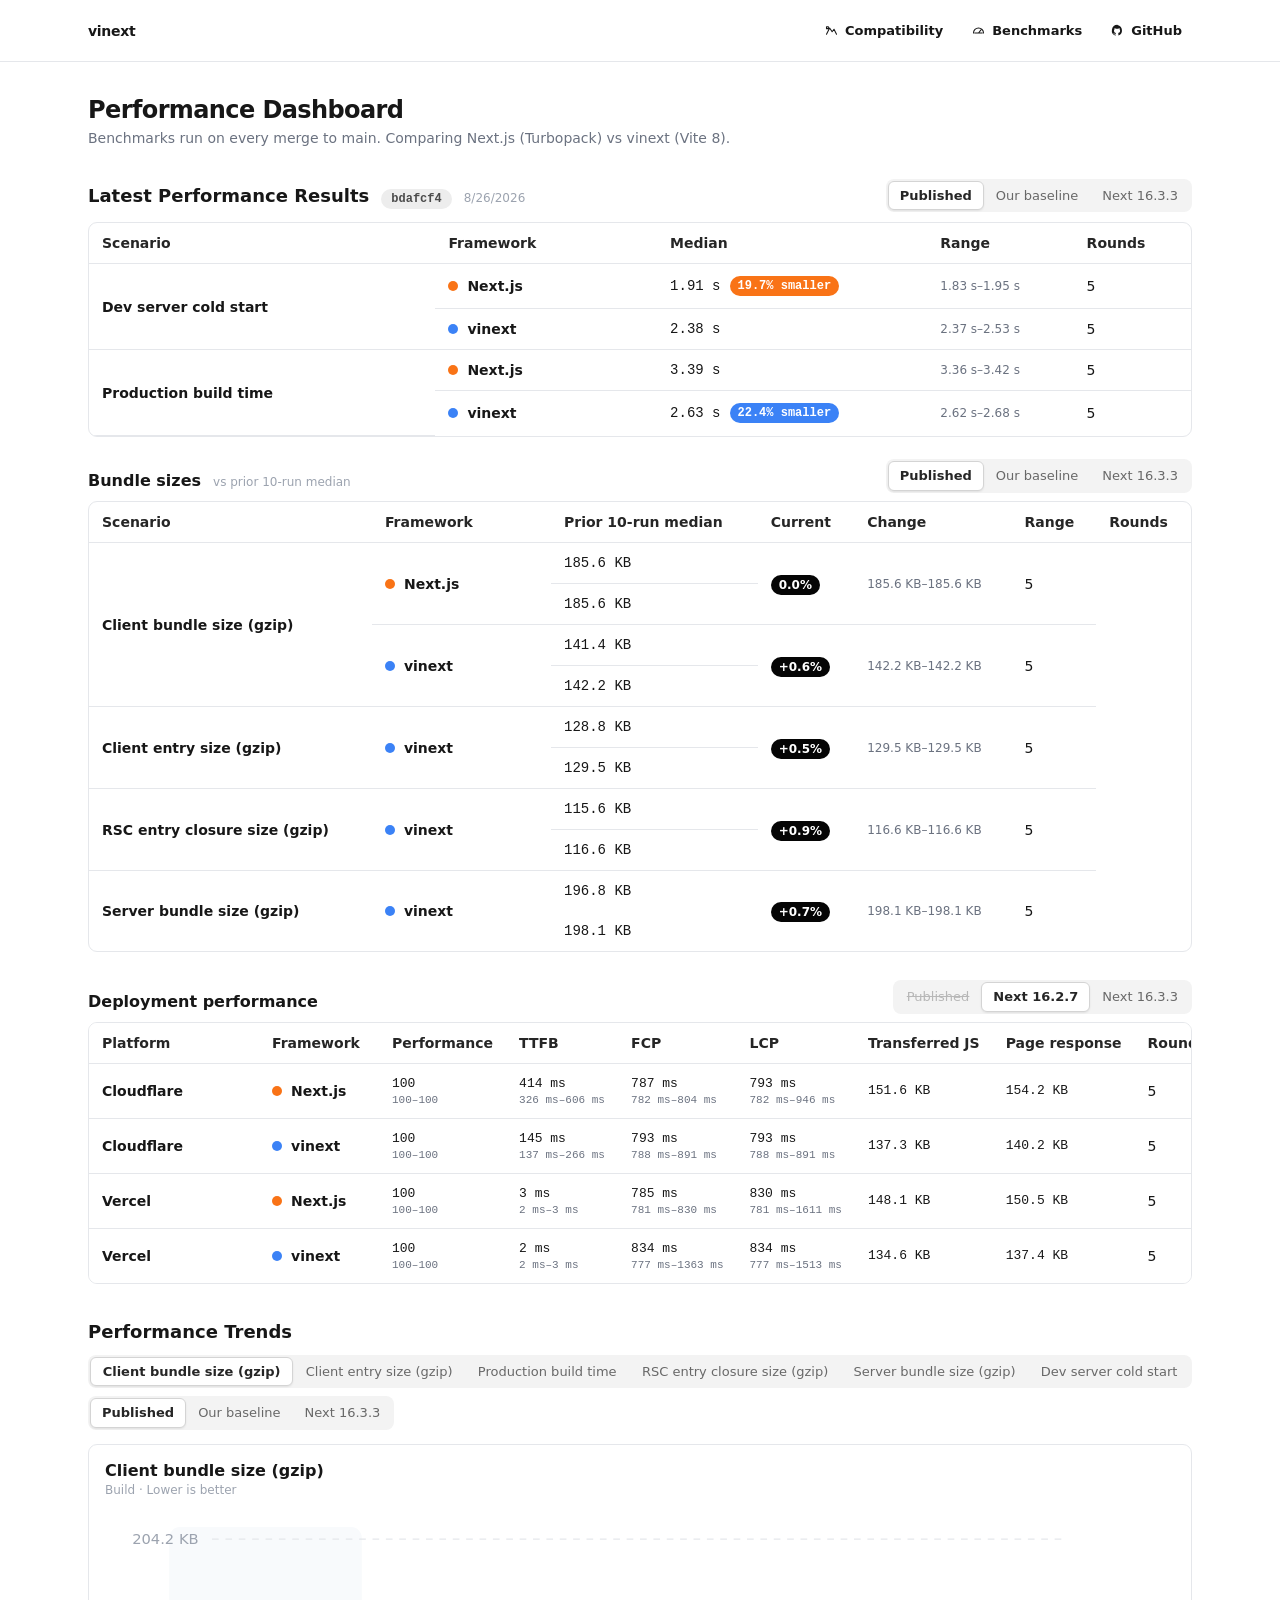
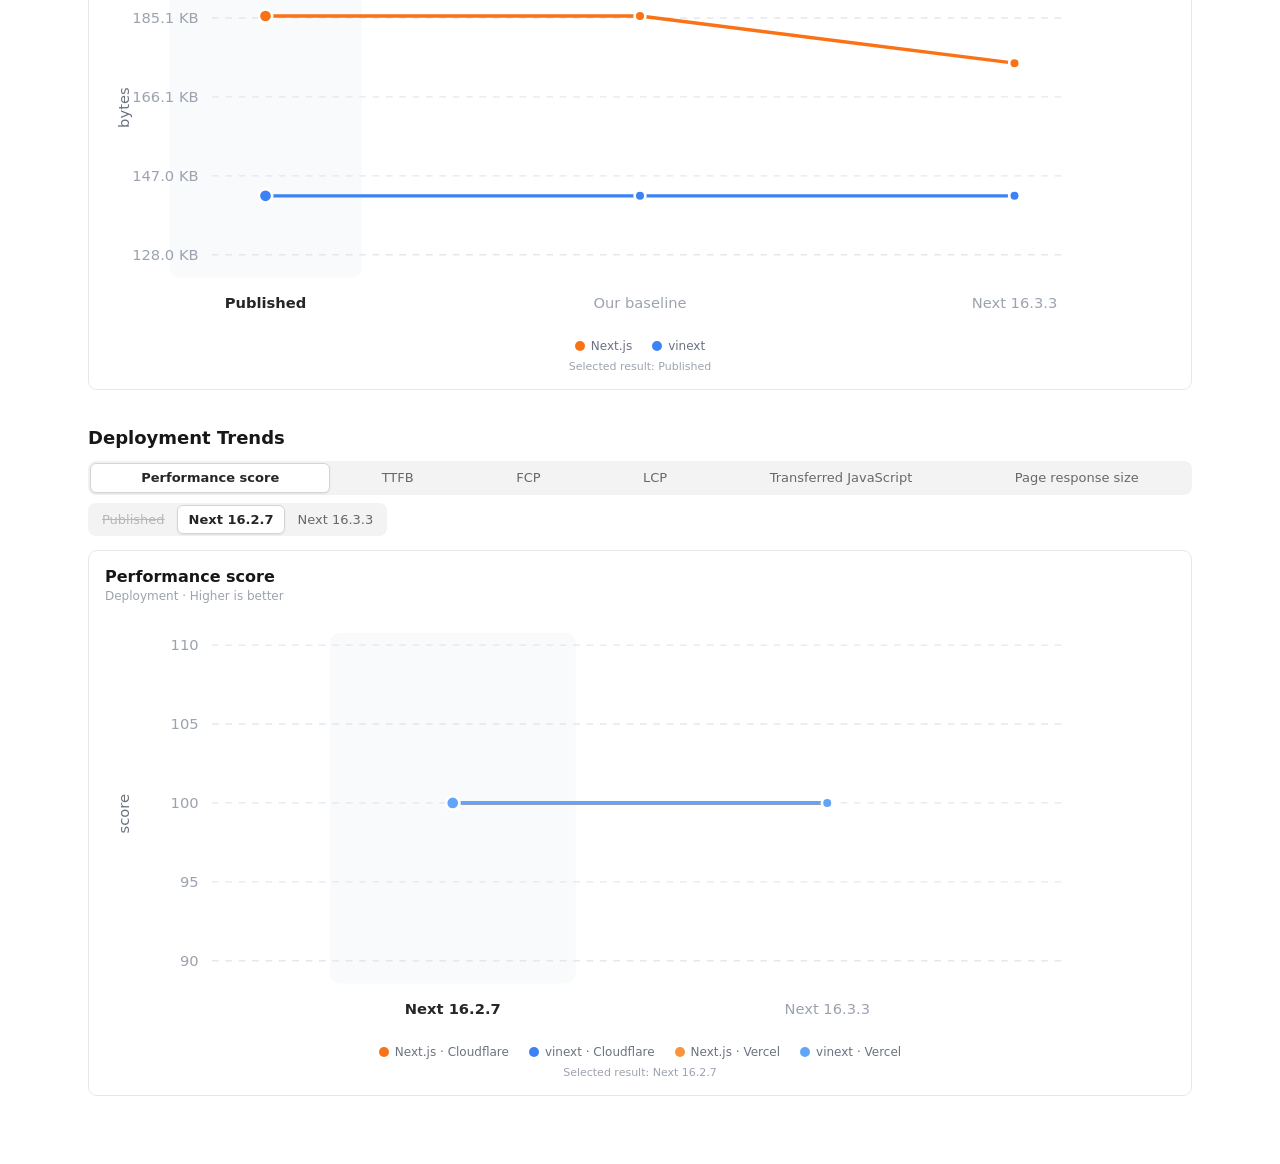
==== dashboard/index.html @ d999ed9b "Add benchmark comparison dashboard" ====
<!doctype html>
<html lang="en">
  <head>
    <meta charset="UTF-8" />
    <meta name="viewport" content="width=device-width, initial-scale=1" />
    <meta
      name="description"
      content="Published and reproduced vinext benchmark results with Next.js 16.2.7 and 16.3.3."
    />
    <title>Performance benchmarks - vinext</title>
    <link rel="stylesheet" href="styles.css" />
    <script src="app.js" defer></script>
  </head>
  <body>
    <header class="site-header">
      <div class="header-inner">
        <a class="brand" href="https://vinext.dev/">vinext</a>
        <nav aria-label="Primary navigation">
          <a href="https://vinext.dev/compatibility">
            <svg aria-hidden="true" viewBox="0 0 24 24"><path d="M4 18 9 8l4 6 3-4 4 8M4 6h3v3H4z" /></svg>
            Compatibility
          </a>
          <a href="https://vinext.dev/benchmarks" aria-current="page">
            <svg aria-hidden="true" viewBox="0 0 24 24"><path d="M4 16a8 8 0 0 1 16 0M12 16l4-5M6 16h12" /></svg>
            Benchmarks
          </a>
          <a href="https://github.com/cloudflare/vinext">
            <svg aria-hidden="true" viewBox="0 0 24 24"><path d="M12 3a9 9 0 0 0-3 17.5v-2.2c-2 .4-2.5-.9-2.5-.9-.3-.9-.9-1.1-.9-1.1-.7-.5.1-.5.1-.5.8.1 1.2.8 1.2.8.7 1.2 1.8.9 2.2.7.1-.5.3-.9.6-1.1-1.6-.2-3.3-.8-3.3-3.6 0-.8.3-1.5.8-2-.1-.2-.4-1 .1-2 0 0 .7-.2 2.1.8a7.3 7.3 0 0 1 3.8-.1c1.4-1 2.1-.8 2.1-.8.5 1 .2 1.8.1 2 .5.5.8 1.2.8 2 0 2.8-1.7 3.4-3.3 3.6.3.2.5.7.5 1.3v2.8A9 9 0 0 0 12 3Z" /></svg>
            GitHub
          </a>
        </nav>
      </div>
    </header>

    <main>
      <div class="intro">
        <h1>Performance Dashboard</h1>
        <p>Benchmarks run on every merge to main. Comparing Next.js (Turbopack) vs vinext (Vite 8).</p>
      </div>

      <section aria-labelledby="results-heading">
        <div class="section-line">
          <div class="result-title">
            <h2 id="results-heading">Latest Performance Results</h2>
            <a class="commit" href="https://github.com/cloudflare/vinext/commit/bdafcf41a77a68e5647be3f0fcf6ee4fed08ac78">bdafcf4</a>
            <span class="date">8/26/2026</span>
          </div>
          <div class="tabs compact" data-tabs="timing" role="tablist" aria-label="Timing result set">
            <button type="button" role="tab" data-value="published" aria-selected="true">Published</button>
            <button type="button" role="tab" data-value="baseline" aria-selected="false">Our baseline</button>
            <button type="button" role="tab" data-value="updated" aria-selected="false">Next 16.3.3</button>
          </div>
        </div>
        <div id="timing-table"></div>

        <div class="section-line subheading">
          <div class="result-title">
            <h3>Bundle sizes</h3>
            <span class="table-note" id="bundle-note">vs prior 10-run median</span>
          </div>
          <div class="tabs compact" data-tabs="bundle" role="tablist" aria-label="Bundle result set">
            <button type="button" role="tab" data-value="published" aria-selected="true">Published</button>
            <button type="button" role="tab" data-value="baseline" aria-selected="false">Our baseline</button>
            <button type="button" role="tab" data-value="updated" aria-selected="false">Next 16.3.3</button>
          </div>
        </div>
        <div id="bundle-table"></div>

        <div class="section-line subheading deployment-heading">
          <div class="result-title">
            <h3>Deployment performance</h3>
          </div>
          <div class="tabs compact" data-tabs="deployment" role="tablist" aria-label="Deployment result set">
            <button type="button" role="tab" data-value="published" aria-selected="false" disabled>Published</button>
            <button type="button" role="tab" data-value="baseline" aria-selected="true">Next 16.2.7</button>
            <button type="button" role="tab" data-value="updated" aria-selected="false">Next 16.3.3</button>
          </div>
        </div>
        <div id="deployment-table"></div>
      </section>

      <section class="trends" aria-labelledby="trends-heading">
        <h2 id="trends-heading">Performance Trends</h2>
        <div class="tabs metrics" data-tabs="metrics" role="tablist" aria-label="Benchmark metric"></div>
        <div class="tabs datasets" data-tabs="chart-dataset" role="tablist" aria-label="Focused result set">
          <button type="button" role="tab" data-value="published" aria-selected="true">Published</button>
          <button type="button" role="tab" data-value="baseline" aria-selected="false">Our baseline</button>
          <button type="button" role="tab" data-value="updated" aria-selected="false">Next 16.3.3</button>
        </div>
        <div id="chart"></div>
      </section>

      <section class="trends" aria-labelledby="deployment-trends-heading">
        <h2 id="deployment-trends-heading">Deployment Trends</h2>
        <div class="tabs metrics" data-tabs="deployment-metrics" role="tablist" aria-label="Deployment metric"></div>
        <div class="tabs datasets" data-tabs="deployment-chart-dataset" role="tablist" aria-label="Focused deployment result set">
          <button type="button" role="tab" data-value="published" aria-selected="false" disabled>Published</button>
          <button type="button" role="tab" data-value="baseline" aria-selected="true">Next 16.2.7</button>
          <button type="button" role="tab" data-value="updated" aria-selected="false">Next 16.3.3</button>
        </div>
        <div id="deployment-chart"></div>
      </section>
    </main>
  </body>
</html>
---- dashboard/styles.css ----
:root {
  --hairline: #e5e7eb;
  --muted: #6b7280;
  --faint: #9ca3af;
  --panel: #fff;
  --tab-bg: #f3f3f3;
  --next: #f97316;
  --vinext: #3b82f6;
}

* { box-sizing: border-box; }

html, body { margin: 0; min-height: 100%; }

body {
  background: #fff;
  color: #171717;
  font-family: ui-sans-serif, system-ui, -apple-system, BlinkMacSystemFont, "Segoe UI", sans-serif;
  font-size: 14px;
}

a { color: inherit; text-decoration: none; }
button { font: inherit; }

.site-header { border-bottom: 1px solid var(--hairline); }

.header-inner {
  width: min(100%, 1152px);
  margin: 0 auto;
  padding: 16px 24px;
  display: flex;
  align-items: center;
  justify-content: space-between;
}

.brand { font-weight: 650; letter-spacing: -.02em; }

nav { display: flex; align-items: center; gap: 8px; }
nav a {
  display: flex;
  align-items: center;
  gap: 6px;
  padding: 7px 10px;
  border-radius: 6px;
  font-size: 13px;
  font-weight: 550;
}
nav a:hover { background: #f5f5f5; }
nav svg { width: 15px; height: 15px; fill: none; stroke: currentColor; stroke-width: 1.7; stroke-linecap: round; stroke-linejoin: round; }
nav a:last-child svg { fill: currentColor; stroke: none; }

main { width: min(100%, 1152px); margin: 0 auto; padding: 32px 24px 64px; }
.intro { margin-bottom: 32px; }
h1, h2, h3, p { margin: 0; }
h1 { font-size: 24px; line-height: 1.35; letter-spacing: -.025em; }
.intro p { margin-top: 4px; color: var(--muted); font-size: 14px; }
h2 { font-size: 18px; line-height: 1.5; }
h3 { font-size: 16px; line-height: 1.5; font-weight: 550; }

.section-line {
  min-height: 34px;
  margin-bottom: 10px;
  display: flex;
  align-items: center;
  justify-content: space-between;
  gap: 18px;
}
.section-line.subheading { margin-top: 22px; margin-bottom: 8px; align-items: flex-end; }
.section-line.deployment-heading { margin-top: 28px; }
.result-title { display: flex; align-items: baseline; gap: 12px; min-width: max-content; }
.commit { padding: 3px 10px; border-radius: 999px; background: #ededed; color: #4b4b4b; font-size: 12px; font-weight: 650; font-family: ui-monospace, SFMono-Regular, Menlo, monospace; }
.date, .table-note { color: var(--faint); font-size: 12px; }

.tabs {
  display: flex;
  padding: 2px;
  overflow-x: auto;
  border-radius: 8px;
  background: var(--tab-bg);
  scrollbar-width: none;
}
.tabs::-webkit-scrollbar { display: none; }
.tabs button {
  flex: 0 0 auto;
  padding: 6px 11px;
  border: 1px solid transparent;
  border-radius: 6px;
  background: transparent;
  color: #686868;
  cursor: pointer;
  font-size: 13px;
  line-height: 1.2;
  white-space: nowrap;
}
.tabs button:hover:not(:disabled) { color: #222; }
.tabs button[aria-selected="true"] {
  border-color: #d4d4d4;
  background: #fff;
  color: #262626;
  box-shadow: 0 1px 2px rgb(0 0 0 / 8%);
  font-weight: 550;
}
.tabs button:focus-visible { outline: 2px solid #2563eb; outline-offset: 1px; }
.tabs button:disabled { color: #b7b7b7; cursor: not-allowed; text-decoration: line-through; }

.table-shell { overflow-x: auto; border: 1px solid var(--hairline); border-radius: 9px; background: var(--panel); }
table { width: 100%; border-collapse: collapse; table-layout: auto; }
th, td { padding: 12px 13px; border-bottom: 1px solid var(--hairline); text-align: left; white-space: nowrap; }
th { color: #262626; font-weight: 600; }
tbody tr:last-child td { border-bottom: 0; }
td.scenario { min-width: 250px; white-space: normal; font-weight: 550; vertical-align: middle; }
td.framework { min-width: 160px; }
.framework-label { display: flex; align-items: center; gap: 9px; font-weight: 550; }
.dot { width: 10px; height: 10px; border-radius: 50%; flex: 0 0 auto; }
.dot.next { background: var(--next); }
.dot.vinext { background: var(--vinext); }
.value { display: flex; align-items: center; gap: 9px; font-family: ui-monospace, SFMono-Regular, Menlo, monospace; }
.muted { color: var(--muted); font-size: 12px; }
.badge { padding: 3px 8px; border-radius: 999px; color: white; font-family: inherit; font-size: 12px; font-weight: 650; }
.badge.next { background: var(--next); }
.badge.vinext { background: var(--vinext); }
.badge.neutral { background: #050505; }
.metric-cell { min-width: 112px; font-family: ui-monospace, SFMono-Regular, Menlo, monospace; font-size: 13px; }
.metric-cell small { display: block; margin-top: 3px; color: var(--muted); font-family: inherit; font-size: 11px; }
.deployment-table td.scenario { min-width: 170px; }
.deployment-table td.framework { min-width: 120px; }

.trends { margin-top: 34px; }
.trends h2 { margin-bottom: 10px; }
.tabs.metrics { width: 100%; }
.tabs.metrics button { flex: 1 0 auto; }
.tabs.datasets { width: max-content; max-width: 100%; margin-top: 8px; }
.chart-card { margin-top: 14px; padding: 16px; border: 1px solid var(--hairline); border-radius: 9px; background: #fff; }
.chart-title { margin-bottom: 3px; font-size: 16px; font-weight: 550; }
.chart-subtitle { color: var(--faint); font-size: 12px; }
.chart-wrap { position: relative; margin-top: 10px; }
.chart-wrap svg { display: block; width: 100%; height: auto; }
.chart-legend { margin-top: 4px; display: flex; flex-wrap: wrap; justify-content: center; gap: 8px 20px; color: var(--muted); font-size: 12px; }
.legend-item { display: flex; align-items: center; gap: 6px; }
.chart-focus { margin-top: 7px; color: var(--faint); text-align: center; font-size: 11px; }

@media (max-width: 760px) {
  .header-inner { padding-inline: 16px; }
  nav a { padding: 7px; }
  nav a { font-size: 0; gap: 0; }
  nav svg { width: 18px; height: 18px; }
  main { padding: 26px 16px 48px; }
  .section-line { align-items: flex-start; flex-direction: column; gap: 8px; }
  .section-line .tabs { width: 100%; }
  .section-line .tabs button { flex: 1; }
  .result-title { min-width: 0; flex-wrap: wrap; gap: 8px; }
  td.scenario { min-width: 190px; }
}
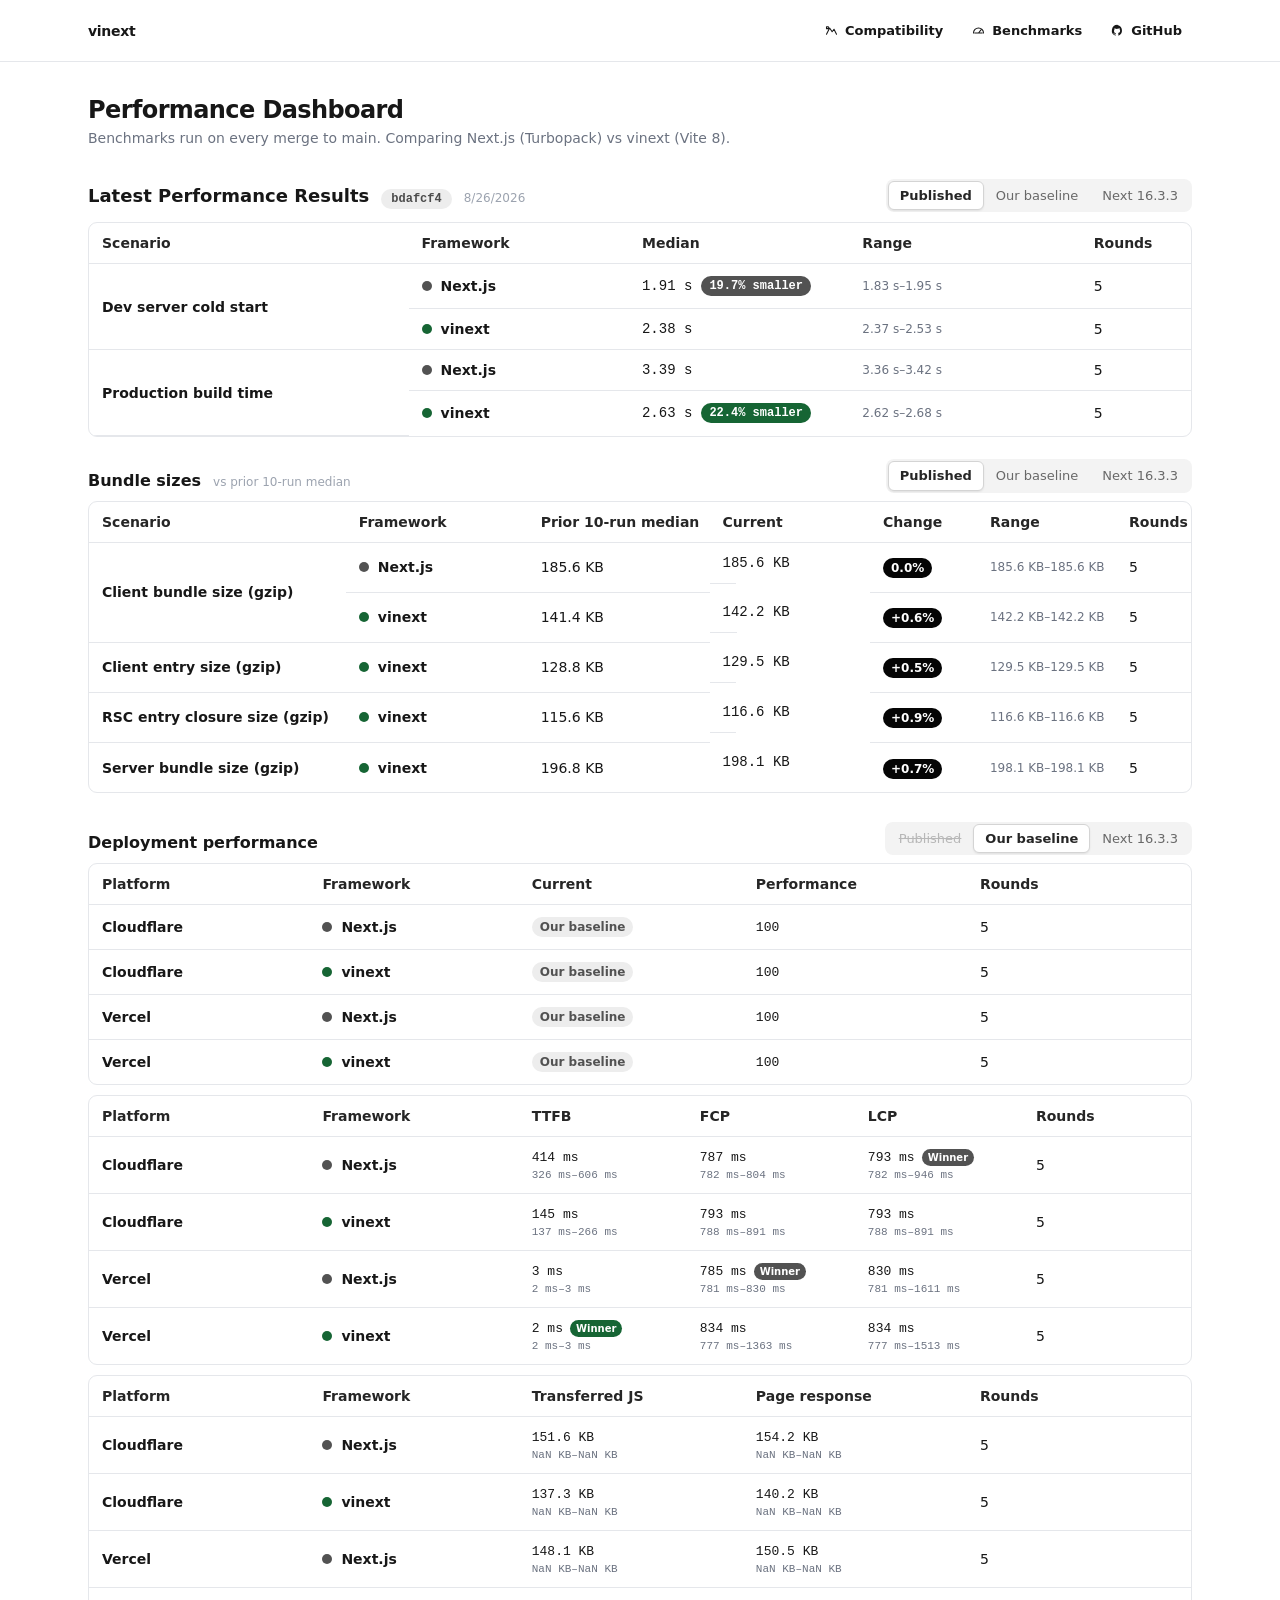
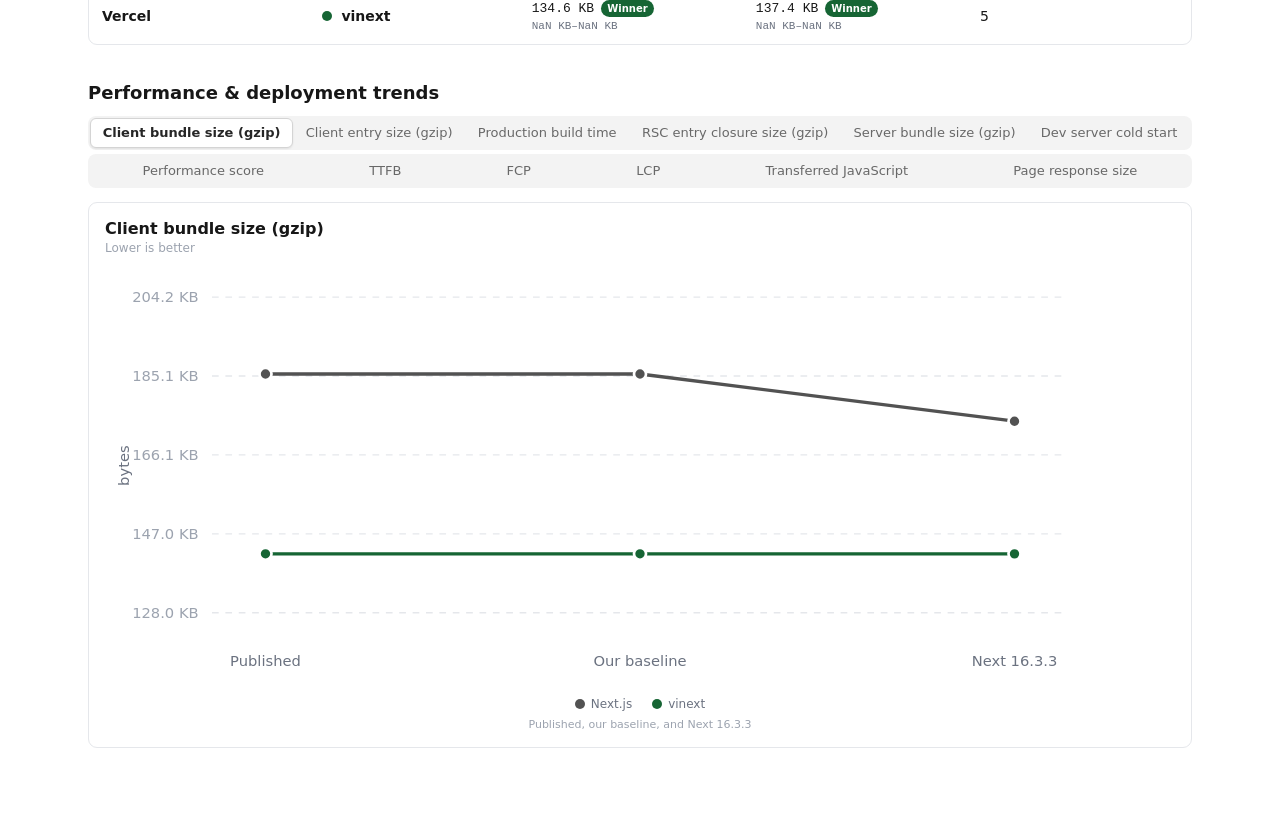
==== commit 153f70d5: "Refine benchmark comparison dashboard" ====
--- a/dashboard/index.html
+++ b/dashboard/index.html
@@ -72,7 +72,7 @@
           </div>
           <div class="tabs compact" data-tabs="deployment" role="tablist" aria-label="Deployment result set">
             <button type="button" role="tab" data-value="published" aria-selected="false" disabled>Published</button>
-            <button type="button" role="tab" data-value="baseline" aria-selected="true">Next 16.2.7</button>
+            <button type="button" role="tab" data-value="baseline" aria-selected="true">Our baseline</button>
             <button type="button" role="tab" data-value="updated" aria-selected="false">Next 16.3.3</button>
           </div>
         </div>
@@ -80,25 +80,10 @@
       </section>
 
       <section class="trends" aria-labelledby="trends-heading">
-        <h2 id="trends-heading">Performance Trends</h2>
-        <div class="tabs metrics" data-tabs="metrics" role="tablist" aria-label="Benchmark metric"></div>
-        <div class="tabs datasets" data-tabs="chart-dataset" role="tablist" aria-label="Focused result set">
-          <button type="button" role="tab" data-value="published" aria-selected="true">Published</button>
-          <button type="button" role="tab" data-value="baseline" aria-selected="false">Our baseline</button>
-          <button type="button" role="tab" data-value="updated" aria-selected="false">Next 16.3.3</button>
-        </div>
+        <h2 id="trends-heading">Performance &amp; deployment trends</h2>
+        <div class="tabs metrics" data-tabs="metrics" role="tablist" aria-label="Build and development metric"></div>
+        <div class="tabs metrics deployment-metrics" data-tabs="deployment-metrics" role="tablist" aria-label="Deployment metric"></div>
         <div id="chart"></div>
-      </section>
-
-      <section class="trends" aria-labelledby="deployment-trends-heading">
-        <h2 id="deployment-trends-heading">Deployment Trends</h2>
-        <div class="tabs metrics" data-tabs="deployment-metrics" role="tablist" aria-label="Deployment metric"></div>
-        <div class="tabs datasets" data-tabs="deployment-chart-dataset" role="tablist" aria-label="Focused deployment result set">
-          <button type="button" role="tab" data-value="published" aria-selected="false" disabled>Published</button>
-          <button type="button" role="tab" data-value="baseline" aria-selected="true">Next 16.2.7</button>
-          <button type="button" role="tab" data-value="updated" aria-selected="false">Next 16.3.3</button>
-        </div>
-        <div id="deployment-chart"></div>
       </section>
     </main>
   </body>
--- a/dashboard/styles.css
+++ b/dashboard/styles.css
@@ -4,8 +4,10 @@
   --faint: #9ca3af;
   --panel: #fff;
   --tab-bg: #f3f3f3;
-  --next: #f97316;
-  --vinext: #3b82f6;
+  --next: #525252;
+  --vinext: #166534;
+  --good: #166534;
+  --bad: #b91c1c;
 }
 
 * { box-sizing: border-box; }
@@ -119,17 +121,44 @@
 .badge { padding: 3px 8px; border-radius: 999px; color: white; font-family: inherit; font-size: 12px; font-weight: 650; }
 .badge.next { background: var(--next); }
 .badge.vinext { background: var(--vinext); }
+.badge.good { background: var(--good); }
+.badge.bad { background: var(--bad); }
 .badge.neutral { background: #050505; }
 .metric-cell { min-width: 112px; font-family: ui-monospace, SFMono-Regular, Menlo, monospace; font-size: 13px; }
 .metric-cell small { display: block; margin-top: 3px; color: var(--muted); font-family: inherit; font-size: 11px; }
-.deployment-table td.scenario { min-width: 170px; }
-.deployment-table td.framework { min-width: 120px; }
+.timing-table { table-layout: fixed; }
+.timing-table th:nth-child(1), .timing-table td:nth-child(1) { width: 29%; }
+.timing-table th:nth-child(2), .timing-table td:nth-child(2) { width: 20%; }
+.timing-table th:nth-child(3), .timing-table td:nth-child(3) { width: 20%; }
+.timing-table th:nth-child(4), .timing-table td:nth-child(4) { width: 21%; }
+.timing-table th:nth-child(5), .timing-table td:nth-child(5) { width: 10%; }
+.bundle-table { table-layout: fixed; }
+.bundle-table th:nth-child(1), .bundle-table td:nth-child(1) { width: 24%; }
+.bundle-table th:nth-child(2), .bundle-table td:nth-child(2) { width: 17%; }
+.bundle-table th:nth-child(3), .bundle-table td:nth-child(3) { width: 17%; }
+.bundle-table th:nth-child(4), .bundle-table td:nth-child(4) { width: 15%; }
+.bundle-table th:nth-child(5), .bundle-table td:nth-child(5) { width: 10%; }
+.bundle-table th:nth-child(6), .bundle-table td:nth-child(6) { width: 13%; }
+.bundle-table th:nth-child(7), .bundle-table td:nth-child(7) { width: 7%; }
+.prior-cell { height: 50px; }
+.deployment-tables { display: grid; gap: 10px; }
+.deployment-table { table-layout: fixed; }
+.deployment-table th:nth-child(1), .deployment-table td:nth-child(1) { width: 20%; }
+.deployment-table th:nth-child(2), .deployment-table td:nth-child(2) { width: 19%; }
+.deployment-table td.scenario { min-width: 0; }
+.deployment-table td.framework { min-width: 0; }
+.current-badge { display: inline-block; padding: 3px 8px; border-radius: 999px; background: #ededed; color: #525252; font-size: 12px; font-weight: 650; }
+.metric-value { display: flex; align-items: center; gap: 7px; }
+.winner-mark { display: inline-block; min-width: 47px; padding: 2px 6px; border-radius: 999px; color: #fff; font-family: ui-sans-serif, system-ui, sans-serif; font-size: 10px; font-weight: 700; line-height: 1.3; text-align: center; }
+.winner-mark.next { background: var(--next); }
+.winner-mark.vinext { background: var(--vinext); }
+.winner-mark.placeholder { visibility: hidden; }
 
 .trends { margin-top: 34px; }
 .trends h2 { margin-bottom: 10px; }
 .tabs.metrics { width: 100%; }
 .tabs.metrics button { flex: 1 0 auto; }
-.tabs.datasets { width: max-content; max-width: 100%; margin-top: 8px; }
+.tabs.deployment-metrics { margin-top: 4px; }
 .chart-card { margin-top: 14px; padding: 16px; border: 1px solid var(--hairline); border-radius: 9px; background: #fff; }
 .chart-title { margin-bottom: 3px; font-size: 16px; font-weight: 550; }
 .chart-subtitle { color: var(--faint); font-size: 12px; }
@@ -137,6 +166,9 @@
 .chart-wrap svg { display: block; width: 100%; height: auto; }
 .chart-legend { margin-top: 4px; display: flex; flex-wrap: wrap; justify-content: center; gap: 8px 20px; color: var(--muted); font-size: 12px; }
 .legend-item { display: flex; align-items: center; gap: 6px; }
+.legend-swatch, .legend-marker { width: 10px; height: 10px; flex: 0 0 auto; display: inline-block; }
+.legend-swatch, .legend-marker.dot { border-radius: 50%; }
+.legend-marker.triangle { clip-path: polygon(50% 0, 0 100%, 100% 100%); }
 .chart-focus { margin-top: 7px; color: var(--faint); text-align: center; font-size: 11px; }
 
 @media (max-width: 760px) {
@@ -150,4 +182,6 @@
   .section-line .tabs button { flex: 1; }
   .result-title { min-width: 0; flex-wrap: wrap; gap: 8px; }
   td.scenario { min-width: 190px; }
+  .tabs.metrics { justify-content: flex-start; }
+  .tabs.metrics button { flex: 0 0 auto; }
 }
